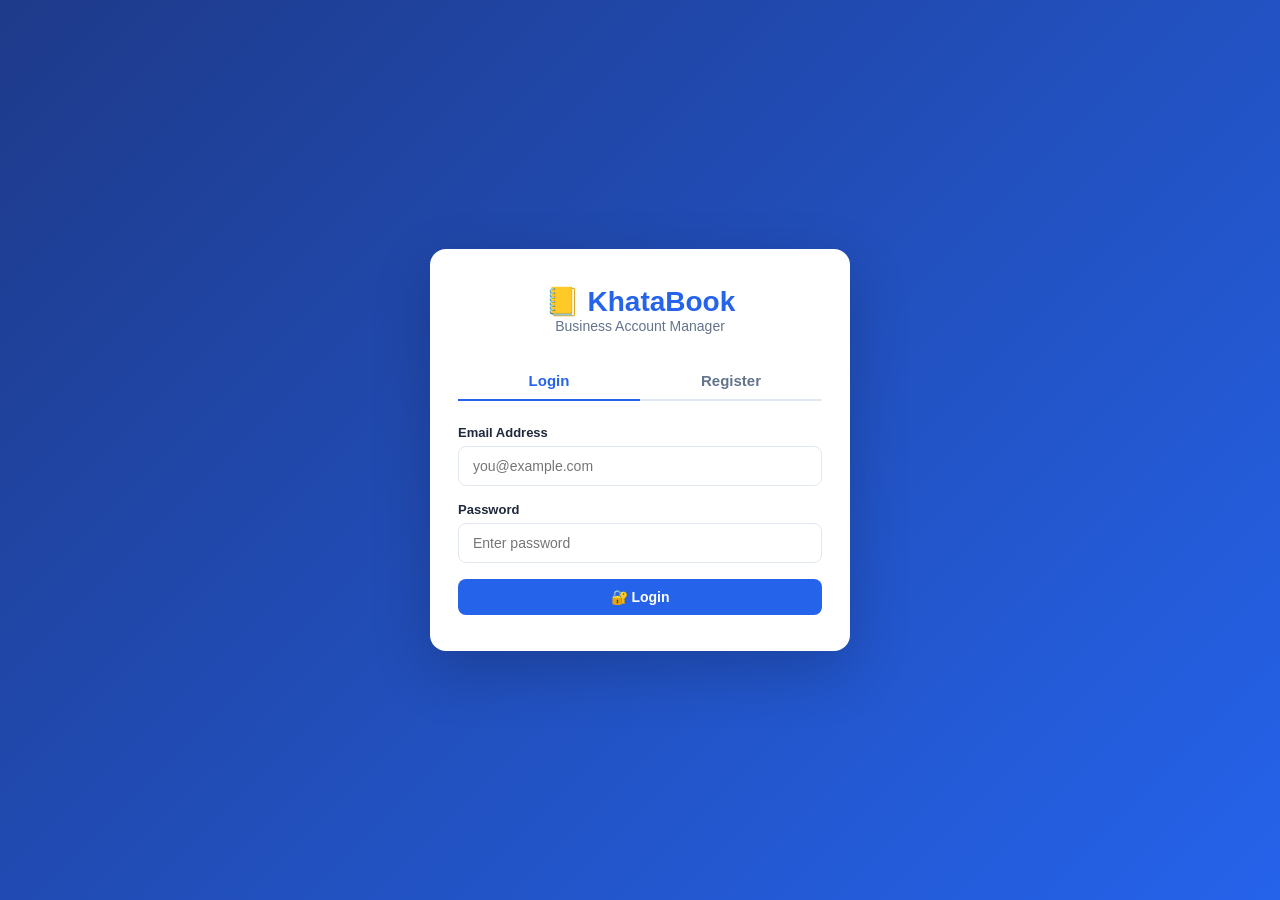
==== index.html @ f9406e2f "Add files via upload" ====
<!DOCTYPE html>
<html lang="en">
<head>
  <meta charset="UTF-8" />
  <meta name="viewport" content="width=device-width, initial-scale=1.0"/>
  <title>KhataBook – Login</title>
  <link rel="stylesheet" href="styles.css"/>
</head>
<body>
<div class="auth-wrapper">
  <div class="auth-box">
    <div class="logo">
      <h1>📒 KhataBook</h1>
      <p>Business Account Manager</p>
    </div>
    <div class="tab-btns">
      <button class="tab-btn active" onclick="switchTab('login')">Login</button>
      <button class="tab-btn" onclick="switchTab('register')">Register</button>
    </div>

    <!-- Login Form -->
    <div id="loginForm">
      <div id="loginAlert"></div>
      <div class="form-group">
        <label>Email Address</label>
        <input type="email" id="loginEmail" placeholder="you@example.com"/>
      </div>
      <div class="form-group">
        <label>Password</label>
        <input type="password" id="loginPassword" placeholder="Enter password"/>
      </div>
      <button class="btn btn-primary btn-full" onclick="doLogin()">🔐 Login</button>
    </div>

    <!-- Register Form -->
    <div id="registerForm" style="display:none">
      <div id="regAlert"></div>
      <div class="form-group">
        <label>Full Name</label>
        <input type="text" id="regName" placeholder="Your business name"/>
      </div>
      <div class="form-group">
        <label>Email Address</label>
        <input type="email" id="regEmail" placeholder="you@example.com"/>
      </div>
      <div class="form-group">
        <label>Password</label>
        <input type="password" id="regPassword" placeholder="Create password"/>
      </div>
      <div class="form-group">
        <label>Confirm Password</label>
        <input type="password" id="regConfirm" placeholder="Repeat password"/>
      </div>
      <button class="btn btn-primary btn-full" onclick="doRegister()">✅ Create Account</button>
    </div>
  </div>
</div>

<script src="app.js"></script>
<script>
  // Redirect if already logged in
  if (Auth.current()) window.location.href = 'dashboard.html';

  function switchTab(tab) {
    document.querySelectorAll('.tab-btn').forEach((b, i) =>
      b.classList.toggle('active', (i === 0) === (tab === 'login')));
    document.getElementById('loginForm').style.display = tab === 'login' ? '' : 'none';
    document.getElementById('registerForm').style.display = tab === 'register' ? '' : 'none';
  }

  function doLogin() {
    const email = document.getElementById('loginEmail').value.trim();
    const pass = document.getElementById('loginPassword').value;
    const alert = document.getElementById('loginAlert');
    if (!email || !pass) { alert.innerHTML = '<div class="alert alert-error">Fill all fields.</div>'; return; }
    if (Auth.login(email, pass)) {
      window.location.href = 'dashboard.html';
    } else {
      alert.innerHTML = '<div class="alert alert-error">Invalid email or password.</div>';
    }
  }

  function doRegister() {
    const name = document.getElementById('regName').value.trim();
    const email = document.getElementById('regEmail').value.trim();
    const pass = document.getElementById('regPassword').value;
    const confirm = document.getElementById('regConfirm').value;
    const alert = document.getElementById('regAlert');
    if (!name || !email || !pass) { alert.innerHTML = '<div class="alert alert-error">Fill all fields.</div>'; return; }
    if (pass !== confirm) { alert.innerHTML = '<div class="alert alert-error">Passwords do not match.</div>'; return; }
    if (Auth.register(name, email, pass)) {
      window.location.href = 'dashboard.html';
    } else {
      alert.innerHTML = '<div class="alert alert-error">Email already registered.</div>';
    }
  }

  // Allow Enter key
  document.addEventListener('keydown', e => {
    if (e.key === 'Enter') {
      const isLogin = document.getElementById('loginForm').style.display !== 'none';
      isLogin ? doLogin() : doRegister();
    }
  });
</script>
</body>
</html>
---- styles.css ----
* { margin: 0; padding: 0; box-sizing: border-box; }

:root {
  --primary: #2563eb;
  --primary-dark: #1d4ed8;
  --success: #16a34a;
  --danger: #dc2626;
  --warning: #d97706;
  --bg: #f1f5f9;
  --card: #ffffff;
  --text: #1e293b;
  --muted: #64748b;
  --border: #e2e8f0;
  --sidebar-w: 240px;
  --bottom-nav-h: 64px;
}

body { font-family: 'Segoe UI', sans-serif; background: var(--bg); color: var(--text); }

/* ── AUTH ─────────────────────────────────────────────────────── */
.auth-wrapper {
  min-height: 100vh; display: flex; align-items: center;
  justify-content: center;
  background: linear-gradient(135deg, #1e3a8a 0%, #2563eb 100%);
  padding: 16px;
}
.auth-box {
  background: var(--card); border-radius: 16px; padding: 36px 28px;
  width: 100%; max-width: 420px; box-shadow: 0 20px 60px rgba(0,0,0,0.2);
}
.auth-box .logo { text-align: center; margin-bottom: 28px; }
.auth-box .logo h1 { font-size: 28px; color: var(--primary); }
.auth-box .logo p { color: var(--muted); font-size: 14px; }
.tab-btns { display: flex; border-bottom: 2px solid var(--border); margin-bottom: 24px; }
.tab-btn {
  flex: 1; padding: 10px; border: none; background: none;
  font-size: 15px; font-weight: 600; color: var(--muted); cursor: pointer;
}
.tab-btn.active { color: var(--primary); border-bottom: 2px solid var(--primary); margin-bottom: -2px; }

/* ── FORMS ────────────────────────────────────────────────────── */
.form-group { margin-bottom: 16px; }
.form-group label { display: block; font-size: 13px; font-weight: 600; margin-bottom: 6px; }
.form-group input, .form-group select, .form-group textarea {
  width: 100%; padding: 11px 14px; border: 1.5px solid var(--border);
  border-radius: 8px; font-size: 14px; transition: border 0.2s;
  -webkit-appearance: none; appearance: none;
}
.form-group input:focus, .form-group select:focus, .form-group textarea:focus {
  outline: none; border-color: var(--primary);
}

/* ── BUTTONS ──────────────────────────────────────────────────── */
.btn {
  display: inline-flex; align-items: center; gap: 6px;
  padding: 10px 18px; border: none; border-radius: 8px;
  font-size: 14px; font-weight: 600; cursor: pointer; transition: all 0.2s;
  white-space: nowrap;
}
.btn-primary { background: var(--primary); color: #fff; }
.btn-primary:hover { background: var(--primary-dark); }
.btn-success { background: var(--success); color: #fff; }
.btn-danger { background: var(--danger); color: #fff; }
.btn-warning { background: var(--warning); color: #fff; }
.btn-outline { background: transparent; border: 1.5px solid var(--border); color: var(--text); }
.btn-outline:hover { background: var(--bg); }
.btn-full { width: 100%; justify-content: center; }
.btn-sm { padding: 6px 10px; font-size: 12px; }

/* ── LAYOUT ───────────────────────────────────────────────────── */
.layout { display: flex; min-height: 100vh; }

/* Sidebar — desktop */
.sidebar {
  width: var(--sidebar-w); background: #1e293b; color: #fff;
  display: flex; flex-direction: column;
  position: fixed; height: 100vh; z-index: 100;
  transition: transform 0.3s;
}
.sidebar-logo { padding: 22px 20px; border-bottom: 1px solid #334155; }
.sidebar-logo h2 { font-size: 20px; color: #60a5fa; }
.sidebar-logo p { font-size: 11px; color: #94a3b8; margin-top: 2px; }
.sidebar-nav { flex: 1; padding: 16px 0; overflow-y: auto; }
.nav-item {
  display: flex; align-items: center; gap: 12px;
  padding: 13px 20px; color: #94a3b8; text-decoration: none;
  font-size: 14px; font-weight: 500; transition: all 0.2s;
}
.nav-item:hover, .nav-item.active { background: #334155; color: #fff; }
.nav-item.active { border-left: 3px solid #60a5fa; }
.sidebar-footer { padding: 16px 20px; border-top: 1px solid #334155; }
.user-info { display: flex; align-items: center; gap: 10px; }
.user-avatar {
  width: 36px; height: 36px; border-radius: 50%;
  background: var(--primary); display: flex; align-items: center;
  justify-content: center; font-weight: 700; font-size: 14px; flex-shrink: 0;
}
.user-name { font-size: 13px; font-weight: 600; }
.user-email { font-size: 11px; color: #94a3b8; }
.logout-btn {
  margin-top: 10px; width: 100%; padding: 9px; background: #dc2626;
  color: #fff; border: none; border-radius: 6px; cursor: pointer; font-size: 13px; font-weight: 600;
}

/* Sidebar overlay (mobile) */
.sidebar-overlay {
  display: none; position: fixed; inset: 0;
  background: rgba(0,0,0,0.5); z-index: 99;
}
.sidebar-overlay.show { display: block; }

/* Main content */
.main { margin-left: var(--sidebar-w); flex: 1; min-width: 0; }

/* Topbar */
.topbar {
  background: var(--card); padding: 14px 24px;
  border-bottom: 1px solid var(--border);
  display: flex; align-items: center; justify-content: space-between;
  position: sticky; top: 0; z-index: 50; gap: 12px;
}
.topbar h1 { font-size: 19px; font-weight: 700; }
.topbar-right { display: flex; align-items: center; gap: 8px; }
.hamburger {
  display: none; background: none; border: none;
  font-size: 22px; cursor: pointer; padding: 4px;
}
.page-content { padding: 20px 24px; padding-bottom: 80px; }

/* ── STATS ────────────────────────────────────────────────────── */
.stats-grid {
  display: grid;
  grid-template-columns: repeat(auto-fit, minmax(180px, 1fr));
  gap: 16px; margin-bottom: 24px;
}
.stat-card {
  background: var(--card); border-radius: 12px; padding: 18px;
  border: 1px solid var(--border); display: flex; align-items: center; gap: 14px;
}
.stat-icon {
  width: 46px; height: 46px; border-radius: 12px;
  display: flex; align-items: center; justify-content: center; font-size: 20px; flex-shrink: 0;
}
.stat-icon.green { background: #dcfce7; }
.stat-icon.red { background: #fee2e2; }
.stat-icon.blue { background: #dbeafe; }
.stat-icon.orange { background: #ffedd5; }
.stat-icon.purple { background: #ede9fe; }
.stat-label { font-size: 12px; color: var(--muted); font-weight: 500; }
.stat-value { font-size: 20px; font-weight: 700; margin-top: 2px; }
.stat-value.green { color: var(--success); }
.stat-value.red { color: var(--danger); }
.stat-value.blue { color: var(--primary); }
.stat-value.orange { color: var(--warning); }
.stat-value.purple { color: #7c3aed; }

/* ── CARDS / TABLE ────────────────────────────────────────────── */
.card { background: var(--card); border-radius: 12px; border: 1px solid var(--border); overflow: hidden; }
.card-header {
  padding: 14px 18px; border-bottom: 1px solid var(--border);
  display: flex; align-items: center; justify-content: space-between; flex-wrap: wrap; gap: 8px;
}
.card-header h3 { font-size: 15px; font-weight: 700; }
.card-body { padding: 18px; }
table { width: 100%; border-collapse: collapse; }
th { padding: 10px 14px; text-align: left; font-size: 12px; font-weight: 600; color: var(--muted); background: var(--bg); }
td { padding: 11px 14px; font-size: 13px; border-top: 1px solid var(--border); vertical-align: middle; }
tr:hover td { background: #f8fafc; }

/* ── BADGES ───────────────────────────────────────────────────── */
.badge {
  display: inline-block; padding: 3px 9px; border-radius: 20px;
  font-size: 11px; font-weight: 600;
}
.badge-green { background: #dcfce7; color: #16a34a; }
.badge-red { background: #fee2e2; color: #dc2626; }
.badge-blue { background: #dbeafe; color: #2563eb; }
.badge-orange { background: #ffedd5; color: #d97706; }
.badge-purple { background: #ede9fe; color: #7c3aed; }

/* ── MODAL ────────────────────────────────────────────────────── */
.modal-overlay {
  position: fixed; inset: 0; background: rgba(0,0,0,0.5);
  display: flex; align-items: flex-end; justify-content: center; z-index: 200;
}
.modal-overlay.hidden { display: none; }
.modal {
  background: var(--card); border-radius: 20px 20px 0 0; padding: 24px 24px 32px;
  width: 100%; max-width: 520px; max-height: 92vh; overflow-y: auto;
}
.modal-header { display: flex; align-items: center; justify-content: space-between; margin-bottom: 18px; }
.modal-header h3 { font-size: 17px; font-weight: 700; }
.modal-close { background: none; border: none; font-size: 24px; cursor: pointer; color: var(--muted); line-height: 1; }

/* ── CHARTS ───────────────────────────────────────────────────── */
.charts-grid { display: grid; grid-template-columns: 1fr 1fr; gap: 16px; margin-bottom: 24px; }
.chart-card { background: var(--card); border-radius: 12px; border: 1px solid var(--border); padding: 18px; }
.chart-card h3 { font-size: 14px; font-weight: 700; margin-bottom: 14px; }
canvas { max-height: 240px; }

/* ── FILTER BAR ───────────────────────────────────────────────── */
.filter-bar { display: flex; gap: 10px; margin-bottom: 18px; flex-wrap: wrap; align-items: center; }
.filter-bar select, .filter-bar input {
  padding: 9px 12px; border: 1.5px solid var(--border);
  border-radius: 8px; font-size: 13px; background: var(--card);
}

/* ── ALERTS ───────────────────────────────────────────────────── */
.alert { padding: 10px 14px; border-radius: 8px; font-size: 13px; margin-bottom: 14px; }
.alert-error { background: #fee2e2; color: #dc2626; }
.alert-success { background: #dcfce7; color: #16a34a; }

/* ── CREDIT SCORE ─────────────────────────────────────────────── */
.score-bar { height: 8px; border-radius: 4px; background: var(--border); overflow: hidden; margin-top: 4px; }
.score-fill { height: 100%; border-radius: 4px; transition: width 0.4s; }

/* ── BOTTOM NAV (mobile only) ─────────────────────────────────── */
.bottom-nav {
  display: none;
  position: fixed; bottom: 0; left: 0; right: 0;
  height: var(--bottom-nav-h); background: #1e293b;
  z-index: 100; border-top: 1px solid #334155;
}
.bottom-nav-inner {
  display: flex; height: 100%;
}
.bottom-nav-item {
  flex: 1; display: flex; flex-direction: column; align-items: center;
  justify-content: center; gap: 3px; color: #94a3b8;
  text-decoration: none; font-size: 10px; font-weight: 600;
  transition: color 0.2s; padding: 6px 0;
}
.bottom-nav-item.active { color: #60a5fa; }
.bottom-nav-item span:first-child { font-size: 20px; }

/* ── INSIGHT CARDS ────────────────────────────────────────────── */
.insight-grid { display: grid; grid-template-columns: repeat(auto-fit, minmax(260px, 1fr)); gap: 16px; margin-bottom: 24px; }
.insight-card {
  background: var(--card); border-radius: 12px; border: 1px solid var(--border);
  padding: 16px; display: flex; flex-direction: column; gap: 8px;
}
.insight-card h4 { font-size: 13px; font-weight: 700; color: var(--muted); }
.insight-item { display: flex; justify-content: space-between; align-items: center; font-size: 13px; padding: 6px 0; border-bottom: 1px solid var(--border); }
.insight-item:last-child { border-bottom: none; }

/* ── EXPORT BUTTONS ───────────────────────────────────────────── */
.export-bar { display: flex; gap: 8px; margin-bottom: 16px; flex-wrap: wrap; }

/* ═══════════════════════════════════════════════════════════════
   RESPONSIVE — MOBILE
═══════════════════════════════════════════════════════════════ */
@media (max-width: 768px) {
  /* Hide desktop sidebar */
  .sidebar { transform: translateX(-100%); }
  .sidebar.open { transform: translateX(0); }

  /* Show hamburger */
  .hamburger { display: block; }

  /* Main takes full width */
  .main { margin-left: 0; }

  /* Show bottom nav */
  .bottom-nav { display: block; }

  /* Page content above bottom nav */
  .page-content { padding: 16px; padding-bottom: calc(var(--bottom-nav-h) + 16px); }

  /* Topbar compact */
  .topbar { padding: 12px 16px; }
  .topbar h1 { font-size: 17px; }

  /* Stats 2 columns */
  .stats-grid { grid-template-columns: 1fr 1fr; gap: 10px; }
  .stat-card { padding: 12px; gap: 10px; }
  .stat-icon { width: 38px; height: 38px; font-size: 16px; }
  .stat-value { font-size: 16px; }

  /* Charts stack */
  .charts-grid { grid-template-columns: 1fr; }

  /* Modal full bottom sheet */
  .modal { border-radius: 20px 20px 0 0; max-height: 88vh; }

  /* Table scroll */
  .table-wrap { overflow-x: auto; -webkit-overflow-scrolling: touch; }

  /* Filter bar wrap */
  .filter-bar { gap: 8px; }
  .filter-bar select, .filter-bar input { font-size: 12px; padding: 8px 10px; }

  /* Auth box */
  .auth-box { padding: 28px 20px; }

  /* Insight grid */
  .insight-grid { grid-template-columns: 1fr; }

  /* Card header wrap */
  .card-header { flex-direction: column; align-items: flex-start; }
}

@media (max-width: 400px) {
  .stats-grid { grid-template-columns: 1fr; }
  .btn-sm { padding: 5px 8px; font-size: 11px; }
}
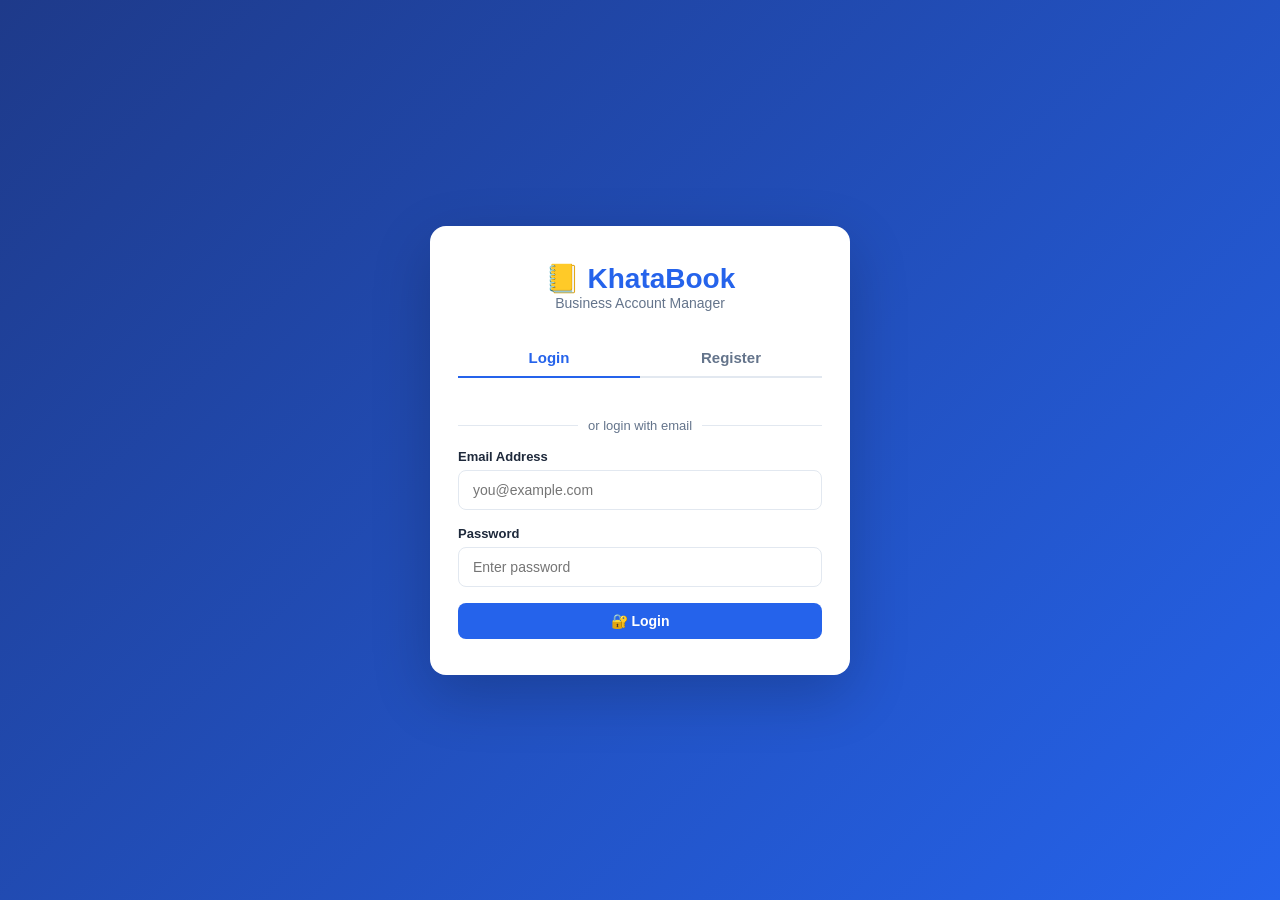
==== commit ba27753c: "Add files via upload" ====
--- a/index.html
+++ b/index.html
@@ -5,6 +5,21 @@
   <meta name="viewport" content="width=device-width, initial-scale=1.0"/>
   <title>KhataBook – Login</title>
   <link rel="stylesheet" href="styles.css"/>
+  <script src="https://accounts.google.com/gsi/client" async></script>
+  <style>
+    .divider { display:flex; align-items:center; gap:10px; margin:16px 0; color:var(--muted); font-size:13px; }
+    .divider::before, .divider::after { content:''; flex:1; height:1px; background:var(--border); }
+    .google-btn {
+      width:100%; padding:11px; border:1.5px solid var(--border); border-radius:8px;
+      background:#fff; display:flex; align-items:center; justify-content:center;
+      gap:10px; font-size:14px; font-weight:600; cursor:pointer; transition:all 0.2s;
+      color:var(--text);
+    }
+    .google-btn:hover { background:#f8fafc; border-color:#94a3b8; }
+    .google-btn img { width:20px; height:20px; }
+    #googleBtnLogin, #googleBtnRegister { display:flex; justify-content:center; margin-bottom:4px; }
+    #googleBtnLogin > div, #googleBtnRegister > div { width:100% !important; }
+  </style>
 </head>
 <body>
 <div class="auth-wrapper">
@@ -21,6 +36,12 @@
     <!-- Login Form -->
     <div id="loginForm">
       <div id="loginAlert"></div>
+
+      <!-- Google Login Button -->
+      <div id="googleBtnLogin"></div>
+
+      <div class="divider">or login with email</div>
+
       <div class="form-group">
         <label>Email Address</label>
         <input type="email" id="loginEmail" placeholder="you@example.com"/>
@@ -35,6 +56,12 @@
     <!-- Register Form -->
     <div id="registerForm" style="display:none">
       <div id="regAlert"></div>
+
+      <!-- Google Register Button -->
+      <div id="googleBtnRegister"></div>
+
+      <div class="divider">or register with email</div>
+
       <div class="form-group">
         <label>Full Name</label>
         <input type="text" id="regName" placeholder="Your business name"/>
@@ -58,9 +85,37 @@
 
 <script src="app.js"></script>
 <script>
-  // Redirect if already logged in
   if (Auth.current()) window.location.href = 'dashboard.html';
 
+  // ── Google OAuth ──────────────────────────────────────────────
+  const CLIENT_ID = '504433038362-m73ebc1qipm3u5reimtmu5gdapnuld2s.apps.googleusercontent.com';
+
+  function initGoogle() {
+    if (typeof google === 'undefined') { setTimeout(initGoogle, 300); return; }
+    google.accounts.id.initialize({ client_id: CLIENT_ID, callback: handleGoogleResponse });
+    ['googleBtnLogin', 'googleBtnRegister'].forEach(id => {
+      google.accounts.id.renderButton(document.getElementById(id), {
+        theme: 'outline', size: 'large', width: 340, text: id.includes('Login') ? 'signin_with' : 'signup_with'
+      });
+    });
+  }
+  initGoogle();
+
+  function handleGoogleResponse(response) {
+    const payload = JSON.parse(atob(response.credential.split('.')[1]));
+    const { name, email, picture, sub } = payload;
+    const users = DB.get('users') || [];
+    let user = users.find(u => u.email === email);
+    if (!user) {
+      user = { id: sub, name, email, picture, provider: 'google' };
+      users.push(user);
+      DB.set('users', users);
+    }
+    DB.set('currentUser', user);
+    window.location.href = 'dashboard.html';
+  }
+
+  // ── Email Auth ────────────────────────────────────────────────
   function switchTab(tab) {
     document.querySelectorAll('.tab-btn').forEach((b, i) =>
       b.classList.toggle('active', (i === 0) === (tab === 'login')));
@@ -71,12 +126,12 @@
   function doLogin() {
     const email = document.getElementById('loginEmail').value.trim();
     const pass = document.getElementById('loginPassword').value;
-    const alert = document.getElementById('loginAlert');
-    if (!email || !pass) { alert.innerHTML = '<div class="alert alert-error">Fill all fields.</div>'; return; }
+    const alertEl = document.getElementById('loginAlert');
+    if (!email || !pass) { alertEl.innerHTML = '<div class="alert alert-error">Fill all fields.</div>'; return; }
     if (Auth.login(email, pass)) {
       window.location.href = 'dashboard.html';
     } else {
-      alert.innerHTML = '<div class="alert alert-error">Invalid email or password.</div>';
+      alertEl.innerHTML = '<div class="alert alert-error">Invalid email or password.</div>';
     }
   }
 
@@ -85,17 +140,16 @@
     const email = document.getElementById('regEmail').value.trim();
     const pass = document.getElementById('regPassword').value;
     const confirm = document.getElementById('regConfirm').value;
-    const alert = document.getElementById('regAlert');
-    if (!name || !email || !pass) { alert.innerHTML = '<div class="alert alert-error">Fill all fields.</div>'; return; }
-    if (pass !== confirm) { alert.innerHTML = '<div class="alert alert-error">Passwords do not match.</div>'; return; }
+    const alertEl = document.getElementById('regAlert');
+    if (!name || !email || !pass) { alertEl.innerHTML = '<div class="alert alert-error">Fill all fields.</div>'; return; }
+    if (pass !== confirm) { alertEl.innerHTML = '<div class="alert alert-error">Passwords do not match.</div>'; return; }
     if (Auth.register(name, email, pass)) {
       window.location.href = 'dashboard.html';
     } else {
-      alert.innerHTML = '<div class="alert alert-error">Email already registered.</div>';
+      alertEl.innerHTML = '<div class="alert alert-error">Email already registered.</div>';
     }
   }
 
-  // Allow Enter key
   document.addEventListener('keydown', e => {
     if (e.key === 'Enter') {
       const isLogin = document.getElementById('loginForm').style.display !== 'none';
--- a/styles.css
+++ b/styles.css
@@ -250,52 +250,25 @@
    RESPONSIVE — MOBILE
 ═══════════════════════════════════════════════════════════════ */
 @media (max-width: 768px) {
-  /* Hide desktop sidebar */
   .sidebar { transform: translateX(-100%); }
   .sidebar.open { transform: translateX(0); }
-
-  /* Show hamburger */
   .hamburger { display: block; }
-
-  /* Main takes full width */
   .main { margin-left: 0; }
-
-  /* Show bottom nav */
   .bottom-nav { display: block; }
-
-  /* Page content above bottom nav */
   .page-content { padding: 16px; padding-bottom: calc(var(--bottom-nav-h) + 16px); }
-
-  /* Topbar compact */
   .topbar { padding: 12px 16px; }
   .topbar h1 { font-size: 17px; }
-
-  /* Stats 2 columns */
   .stats-grid { grid-template-columns: 1fr 1fr; gap: 10px; }
   .stat-card { padding: 12px; gap: 10px; }
   .stat-icon { width: 38px; height: 38px; font-size: 16px; }
   .stat-value { font-size: 16px; }
-
-  /* Charts stack */
   .charts-grid { grid-template-columns: 1fr; }
-
-  /* Modal full bottom sheet */
   .modal { border-radius: 20px 20px 0 0; max-height: 88vh; }
-
-  /* Table scroll */
   .table-wrap { overflow-x: auto; -webkit-overflow-scrolling: touch; }
-
-  /* Filter bar wrap */
   .filter-bar { gap: 8px; }
   .filter-bar select, .filter-bar input { font-size: 12px; padding: 8px 10px; }
-
-  /* Auth box */
   .auth-box { padding: 28px 20px; }
-
-  /* Insight grid */
   .insight-grid { grid-template-columns: 1fr; }
-
-  /* Card header wrap */
   .card-header { flex-direction: column; align-items: flex-start; }
 }
 
@@ -303,3 +276,50 @@
   .stats-grid { grid-template-columns: 1fr; }
   .btn-sm { padding: 5px 8px; font-size: 11px; }
 }
+
+/* ── TOAST NOTIFICATIONS ──────────────────────────────────────── */
+#toastContainer {
+  position: fixed; bottom: 80px; right: 16px;
+  z-index: 999; display: flex; flex-direction: column; gap: 8px;
+}
+.toast {
+  padding: 12px 18px; border-radius: 10px; font-size: 13px; font-weight: 600;
+  color: #fff; opacity: 0; transform: translateY(10px);
+  transition: all 0.3s; min-width: 220px; box-shadow: 0 4px 16px rgba(0,0,0,0.15);
+}
+.toast.show { opacity: 1; transform: translateY(0); }
+.toast-success { background: var(--success); }
+.toast-error { background: var(--danger); }
+.toast-info { background: var(--primary); }
+.toast-warning { background: var(--warning); }
+
+/* ── BUDGET PROGRESS ──────────────────────────────────────────── */
+.budget-bar { height: 10px; border-radius: 5px; background: var(--border); overflow: hidden; margin-top: 6px; }
+.budget-fill { height: 100%; border-radius: 5px; transition: width 0.5s; }
+.budget-fill.safe { background: var(--success); }
+.budget-fill.warn { background: var(--warning); }
+.budget-fill.over { background: var(--danger); }
+
+/* ── DARK MODE ────────────────────────────────────────────────── */
+body.dark {
+  --bg: #0f172a;
+  --card: #1e293b;
+  --text: #f1f5f9;
+  --muted: #94a3b8;
+  --border: #334155;
+}
+body.dark .topbar { background: #1e293b; }
+body.dark th { background: #0f172a; color: #94a3b8; }
+body.dark tr:hover td { background: #263348; }
+body.dark .form-group input,
+body.dark .form-group select,
+body.dark .form-group textarea { background: #0f172a; color: #f1f5f9; border-color: #334155; }
+body.dark .btn-outline { background: transparent; color: #f1f5f9; border-color: #334155; }
+body.dark .btn-outline:hover { background: #334155; }
+body.dark .auth-box { background: #1e293b; }
+body.dark .filter-bar select,
+body.dark .filter-bar input { background: #1e293b; color: #f1f5f9; }
+body.dark .google-btn { background: #1e293b; color: #f1f5f9; border-color: #334155; }
+body.dark .modal { background: #1e293b; }
+body.dark .chart-card { background: #1e293b; }
+body.dark .insight-card { background: #1e293b; }
